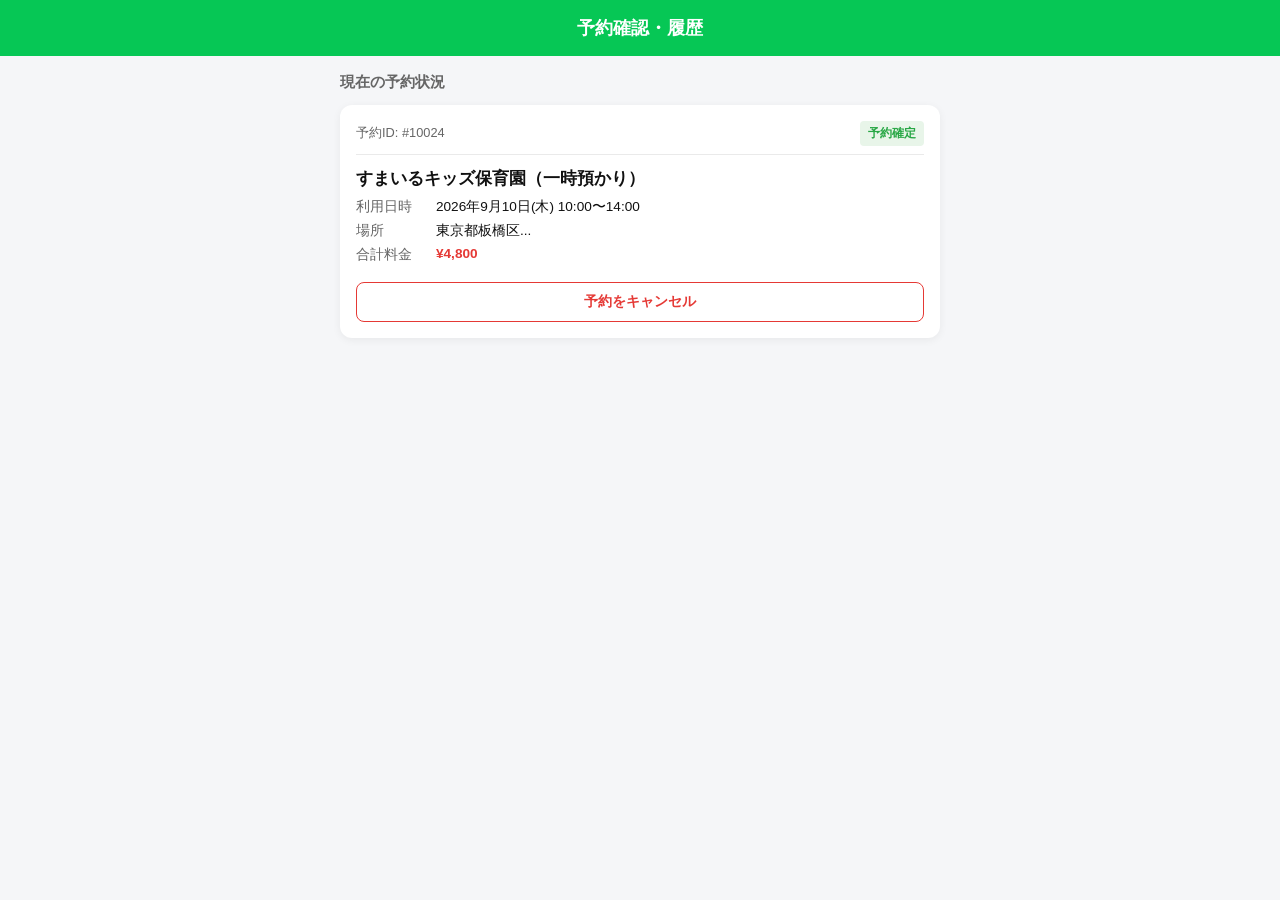
==== confirm.html @ b2343a20 "confirm.htmlを追加" ====
<!DOCTYPE html>
<html lang="ja">
<head>
  <meta charset="UTF-8">
  <meta name="viewport" content="width=device-width, initial-scale=1.0">
  <title>予約確認</title>
  <style>
    :root {
      --primary: #06C755; /* LINEカラー */
      --bg: #F5F6F8;
      --card-bg: #FFFFFF;
      --text: #111111;
      --sub-text: #666666;
      --status-ok: #28a745;
    }

    body {
      margin: 0;
      padding: 0;
      font-family: -apple-system, BlinkMacSystemFont, "Segoe UI", Roboto, sans-serif;
      background-color: var(--bg);
      color: var(--text);
    }

    header {
      background-color: var(--primary);
      color: white;
      padding: 16px;
      text-align: center;
      font-weight: bold;
      font-size: 1.1rem;
      position: sticky;
      top: 0;
      z-index: 10;
    }

    .container {
      padding: 16px;
      max-width: 600px;
      margin: 0 auto;
    }

    .section-title {
      font-size: 0.95rem;
      font-weight: bold;
      color: var(--sub-text);
      margin-bottom: 12px;
    }

    .card-list {
      display: flex;
      flex-direction: column;
      gap: 16px;
    }

    .card {
      background: var(--card-bg);
      border-radius: 12px;
      overflow: hidden;
      box-shadow: 0 2px 8px rgba(0,0,0,0.06);
      padding: 16px;
    }

    .card-top {
      display: flex;
      justify-content: space-between;
      align-items: center;
      border-bottom: 1px solid #EAEAEA;
      padding-bottom: 8px;
      margin-bottom: 12px;
    }

    .status-badge {
      background-color: #E8F5E9;
      color: var(--status-ok);
      font-size: 0.75rem;
      font-weight: bold;
      padding: 4px 8px;
      border-radius: 4px;
    }

    .card-title {
      font-size: 1.05rem;
      font-weight: bold;
      margin-bottom: 8px;
    }

    .info-row {
      display: flex;
      font-size: 0.85rem;
      margin-bottom: 6px;
    }

    .info-label {
      color: var(--sub-text);
      width: 80px;
      flex-shrink: 0;
    }

    .info-value {
      color: var(--text);
      font-weight: 500;
    }

    .btn-cancel {
      width: 100%;
      background-color: #FFF;
      color: #E53935;
      border: 1px solid #E53935;
      padding: 10px;
      border-radius: 8px;
      font-size: 0.85rem;
      font-weight: bold;
      cursor: pointer;
      margin-top: 12px;
    }

    .btn-cancel:active {
      background-color: #FFEBEE;
    }
  </style>
</head>
<body>

  <header>予約確認・履歴</header>

  <div class="container">
    <div class="section-title">現在の予約状況</div>

    <div class="card-list">
      <!-- 予約カード1 -->
      <div class="card">
        <div class="card-top">
          <span style="font-size: 0.8rem; color: var(--sub-text);">予約ID: #10024</span>
          <span class="status-badge">予約確定</span>
        </div>
        <div class="card-title">すまいるキッズ保育園（一時預かり）</div>
        
        <div class="info-row">
          <div class="info-label">利用日時</div>
          <div class="info-value">2026年9月10日(木) 10:00〜14:00</div>
        </div>
        <div class="info-row">
          <div class="info-label">場所</div>
          <div class="info-value">東京都板橋区...</div>
        </div>
        <div class="info-row">
          <div class="info-label">合計料金</div>
          <div class="info-value" style="color: #E53935; font-weight: bold;">¥4,800</div>
        </div>

        <button class="btn-cancel" onclick="cancelReservation('すまいるキッズ保育園')">予約をキャンセル</button>
      </div>
    </div>
  </div>

  <script>
    function cancelReservation(name) {
      if (confirm(name + ' の予約をキャンセルしますか？')) {
        alert('キャンセルを受け付けました。');
      }
    }
  </script>
</body>
</html>
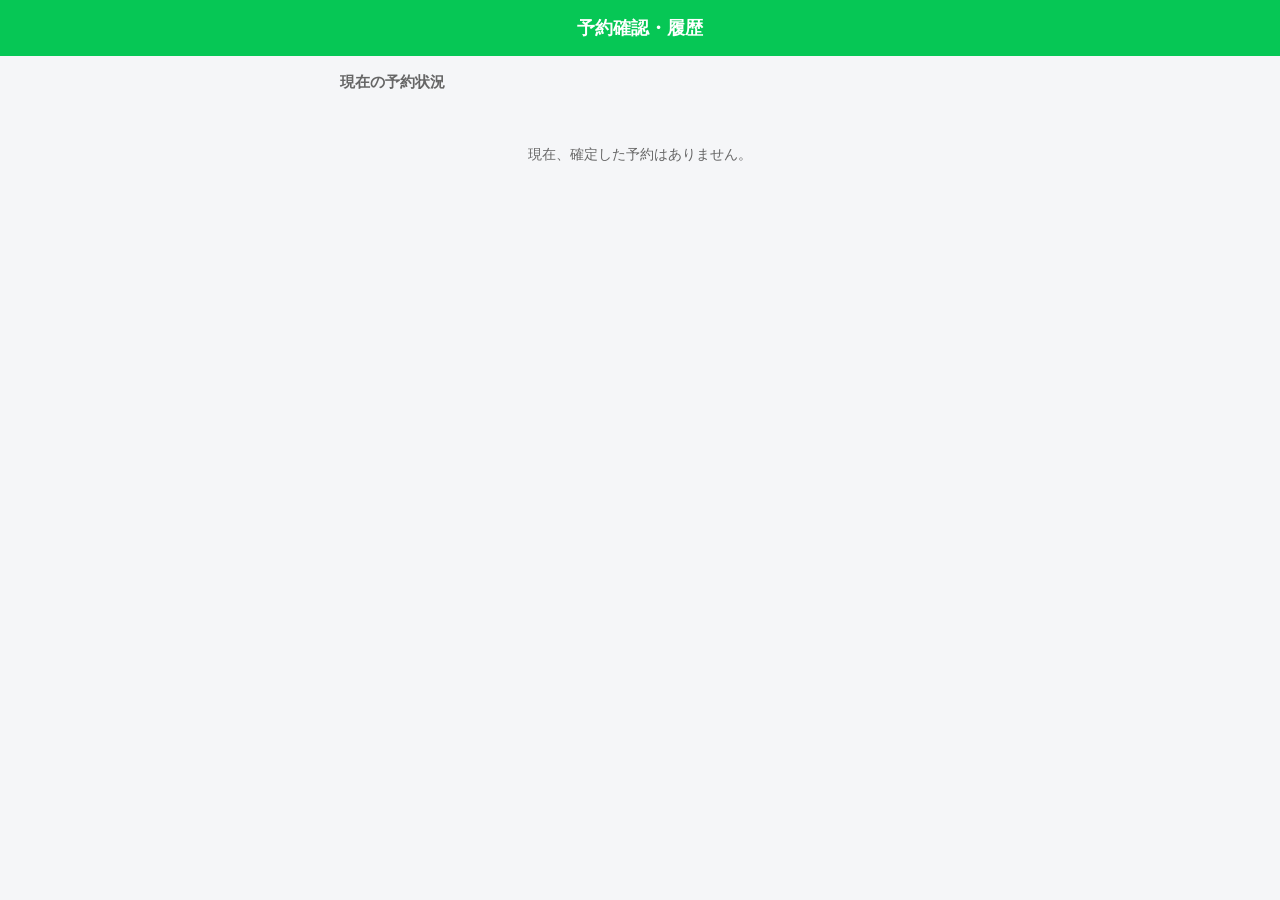
==== commit ed00b7f9: "HTML, CSS, JSを分離して動的予約機能を追加" ====
--- a/confirm.html
+++ b/confirm.html
@@ -4,121 +4,7 @@
   <meta charset="UTF-8">
   <meta name="viewport" content="width=device-width, initial-scale=1.0">
   <title>予約確認</title>
-  <style>
-    :root {
-      --primary: #06C755; /* LINEカラー */
-      --bg: #F5F6F8;
-      --card-bg: #FFFFFF;
-      --text: #111111;
-      --sub-text: #666666;
-      --status-ok: #28a745;
-    }
-
-    body {
-      margin: 0;
-      padding: 0;
-      font-family: -apple-system, BlinkMacSystemFont, "Segoe UI", Roboto, sans-serif;
-      background-color: var(--bg);
-      color: var(--text);
-    }
-
-    header {
-      background-color: var(--primary);
-      color: white;
-      padding: 16px;
-      text-align: center;
-      font-weight: bold;
-      font-size: 1.1rem;
-      position: sticky;
-      top: 0;
-      z-index: 10;
-    }
-
-    .container {
-      padding: 16px;
-      max-width: 600px;
-      margin: 0 auto;
-    }
-
-    .section-title {
-      font-size: 0.95rem;
-      font-weight: bold;
-      color: var(--sub-text);
-      margin-bottom: 12px;
-    }
-
-    .card-list {
-      display: flex;
-      flex-direction: column;
-      gap: 16px;
-    }
-
-    .card {
-      background: var(--card-bg);
-      border-radius: 12px;
-      overflow: hidden;
-      box-shadow: 0 2px 8px rgba(0,0,0,0.06);
-      padding: 16px;
-    }
-
-    .card-top {
-      display: flex;
-      justify-content: space-between;
-      align-items: center;
-      border-bottom: 1px solid #EAEAEA;
-      padding-bottom: 8px;
-      margin-bottom: 12px;
-    }
-
-    .status-badge {
-      background-color: #E8F5E9;
-      color: var(--status-ok);
-      font-size: 0.75rem;
-      font-weight: bold;
-      padding: 4px 8px;
-      border-radius: 4px;
-    }
-
-    .card-title {
-      font-size: 1.05rem;
-      font-weight: bold;
-      margin-bottom: 8px;
-    }
-
-    .info-row {
-      display: flex;
-      font-size: 0.85rem;
-      margin-bottom: 6px;
-    }
-
-    .info-label {
-      color: var(--sub-text);
-      width: 80px;
-      flex-shrink: 0;
-    }
-
-    .info-value {
-      color: var(--text);
-      font-weight: 500;
-    }
-
-    .btn-cancel {
-      width: 100%;
-      background-color: #FFF;
-      color: #E53935;
-      border: 1px solid #E53935;
-      padding: 10px;
-      border-radius: 8px;
-      font-size: 0.85rem;
-      font-weight: bold;
-      cursor: pointer;
-      margin-top: 12px;
-    }
-
-    .btn-cancel:active {
-      background-color: #FFEBEE;
-    }
-  </style>
+  <link rel="stylesheet" href="confirm-style.css">
 </head>
 <body>
 
@@ -127,39 +13,11 @@
   <div class="container">
     <div class="section-title">現在の予約状況</div>
 
-    <div class="card-list">
-      <!-- 予約カード1 -->
-      <div class="card">
-        <div class="card-top">
-          <span style="font-size: 0.8rem; color: var(--sub-text);">予約ID: #10024</span>
-          <span class="status-badge">予約確定</span>
-        </div>
-        <div class="card-title">すまいるキッズ保育園（一時預かり）</div>
-        
-        <div class="info-row">
-          <div class="info-label">利用日時</div>
-          <div class="info-value">2026年9月10日(木) 10:00〜14:00</div>
-        </div>
-        <div class="info-row">
-          <div class="info-label">場所</div>
-          <div class="info-value">東京都板橋区...</div>
-        </div>
-        <div class="info-row">
-          <div class="info-label">合計料金</div>
-          <div class="info-value" style="color: #E53935; font-weight: bold;">¥4,800</div>
-        </div>
-
-        <button class="btn-cancel" onclick="cancelReservation('すまいるキッズ保育園')">予約をキャンセル</button>
-      </div>
+    <div class="card-list" id="reservation-container">
+      <!-- JavaScriptで動的に表示します -->
     </div>
   </div>
 
-  <script>
-    function cancelReservation(name) {
-      if (confirm(name + ' の予約をキャンセルしますか？')) {
-        alert('キャンセルを受け付けました。');
-      }
-    }
-  </script>
+  <script src="confirm-script.js"></script>
 </body>
 </html>
--- a/confirm-style.css
+++ b/confirm-style.css
@@ -0,0 +1,116 @@
+:root {
+  --primary: #06C755;
+  --bg: #F5F6F8;
+  --card-bg: #FFFFFF;
+  --text: #111111;
+  --sub-text: #666666;
+  --status-ok: #28a745;
+}
+
+body {
+  margin: 0;
+  padding: 0;
+  font-family: -apple-system, BlinkMacSystemFont, "Segoe UI", Roboto, sans-serif;
+  background-color: var(--bg);
+  color: var(--text);
+}
+
+header {
+  background-color: var(--primary);
+  color: white;
+  padding: 16px;
+  text-align: center;
+  font-weight: bold;
+  font-size: 1.1rem;
+  position: sticky;
+  top: 0;
+  z-index: 10;
+}
+
+.container {
+  padding: 16px;
+  max-width: 600px;
+  margin: 0 auto;
+}
+
+.section-title {
+  font-size: 0.95rem;
+  font-weight: bold;
+  color: var(--sub-text);
+  margin-bottom: 12px;
+}
+
+.card-list {
+  display: flex;
+  flex-direction: column;
+  gap: 16px;
+}
+
+.card {
+  background: var(--card-bg);
+  border-radius: 12px;
+  overflow: hidden;
+  box-shadow: 0 2px 8px rgba(0,0,0,0.06);
+  padding: 16px;
+}
+
+.card-top {
+  display: flex;
+  justify-content: space-between;
+  align-items: center;
+  border-bottom: 1px solid #EAEAEA;
+  padding-bottom: 8px;
+  margin-bottom: 12px;
+}
+
+.status-badge {
+  background-color: #E8F5E9;
+  color: var(--status-ok);
+  font-size: 0.75rem;
+  font-weight: bold;
+  padding: 4px 8px;
+  border-radius: 4px;
+}
+
+.card-title {
+  font-size: 1.05rem;
+  font-weight: bold;
+  margin-bottom: 8px;
+}
+
+.info-row {
+  display: flex;
+  font-size: 0.85rem;
+  margin-bottom: 6px;
+}
+
+.info-label {
+  color: var(--sub-text);
+  width: 80px;
+  flex-shrink: 0;
+}
+
+.info-value {
+  color: var(--text);
+  font-weight: 500;
+}
+
+.btn-cancel {
+  width: 100%;
+  background-color: #FFF;
+  color: #E53935;
+  border: 1px solid #E53935;
+  padding: 10px;
+  border-radius: 8px;
+  font-size: 0.85rem;
+  font-weight: bold;
+  cursor: pointer;
+  margin-top: 12px;
+}
+
+.empty-message {
+  text-align: center;
+  color: var(--sub-text);
+  padding: 40px 0;
+  font-size: 0.9rem;
+}
